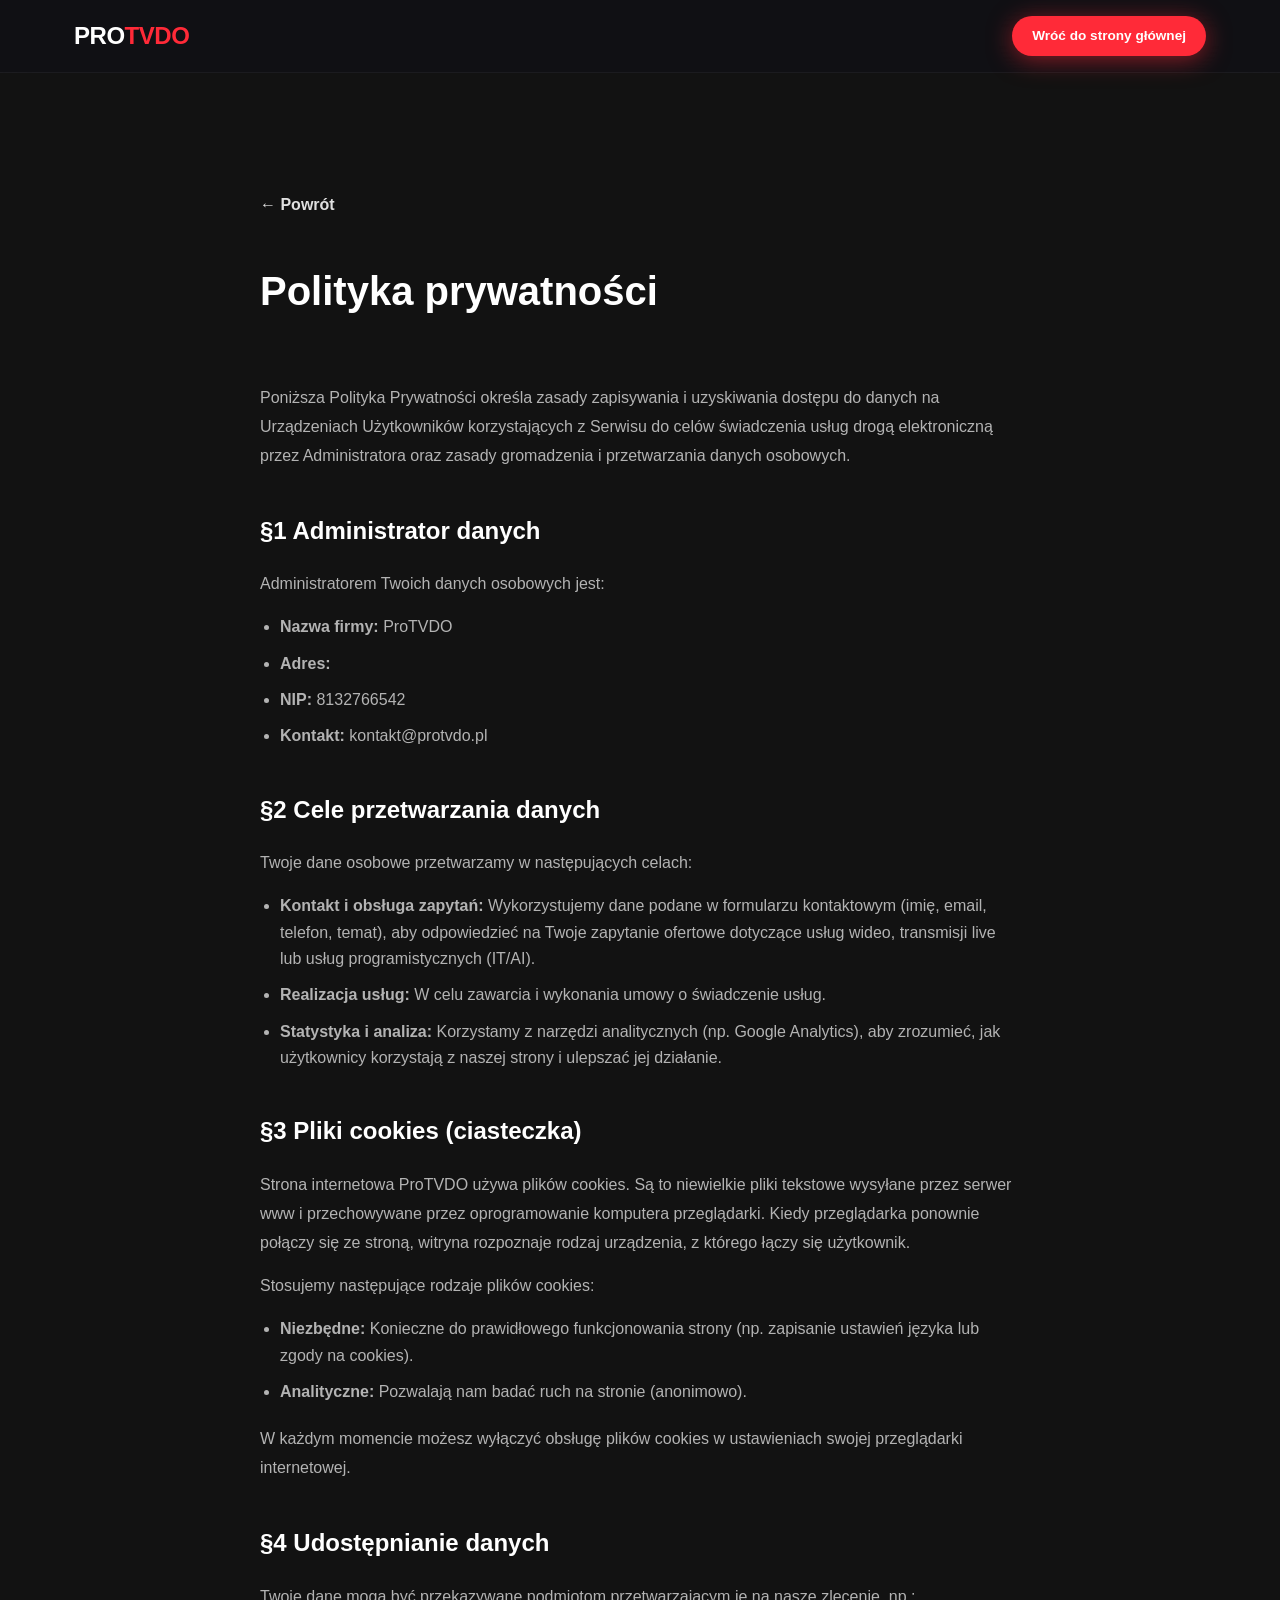
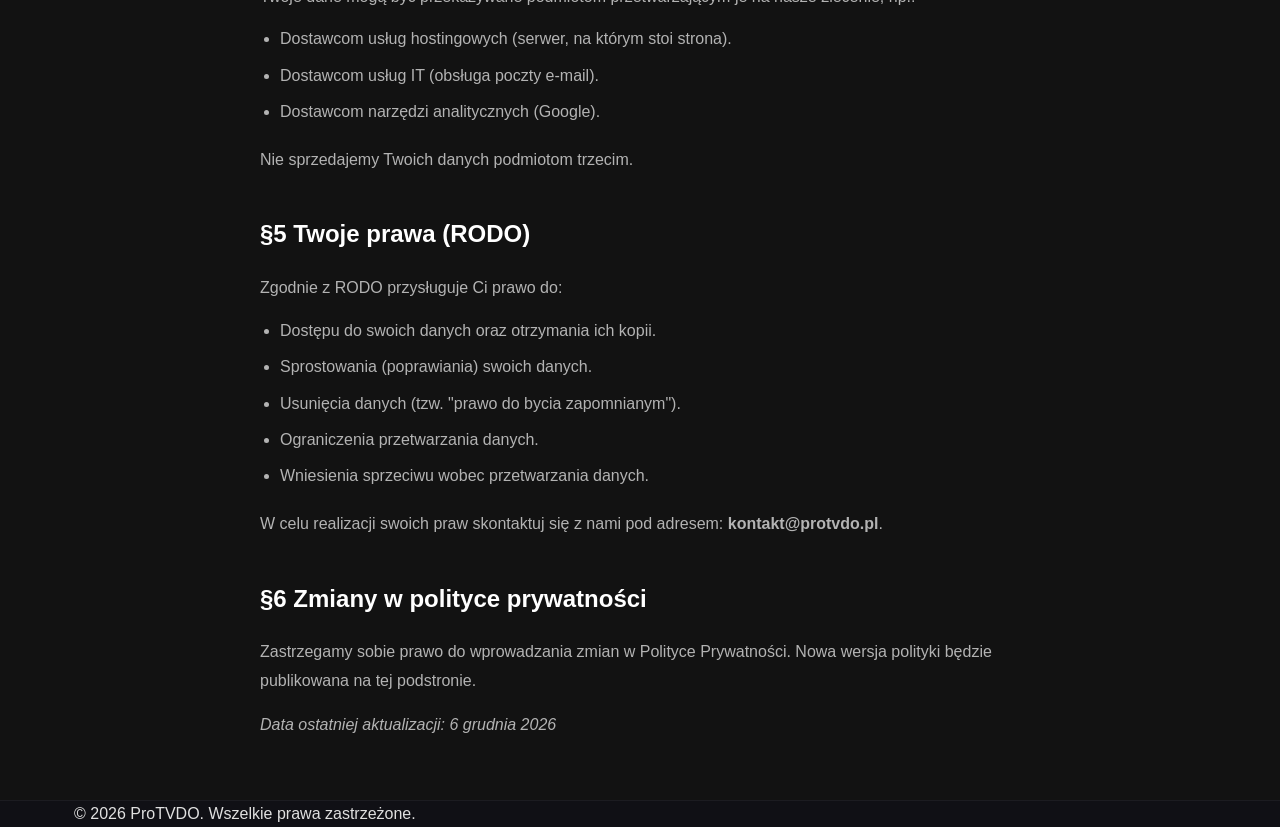
==== polityka.html @ fd6e2613 "Initial commit: strona ProTVDO + gra Złap Prąd! Co-Authored-By: Claude Sonnet 5 <noreply@anthropic.c" ====
<!doctype html>
<html lang="pl">
	<head>
		<meta charset="UTF-8" />
		<meta name="viewport" content="width=device-width, initial-scale=1.0" />
		<title>Polityka prywatności | ProTVDO</title>
		<meta name="robots" content="noindex" />
		<link rel="stylesheet" href="css/style.css" />
		<link href="https://fonts.googleapis.com/css2?family=Montserrat:wght@300;400;600;700&display=swap" rel="stylesheet" />

		<style>
			body {
				background-color: #121212;
				color: #e0e0e0;
			}
			.policy-container {
				max-width: 800px;
				margin: 120px auto 60px;
				padding: 0 20px;
			}
			.policy-content h1 {
				color: white;
				font-size: 2.5rem;
				margin-bottom: 40px;
				border-bottom: 2px solid var(--primary-color); /* POPRAWKA: --primary-color zdefiniowane w style.css */
				padding-bottom: 20px;
			}
			.policy-content h2 {
				color: white;
				font-size: 1.5rem;
				margin-top: 40px;
				margin-bottom: 20px;
			}
			.policy-content p {
				margin-bottom: 15px;
				line-height: 1.8;
				color: #b3b3b3;
			}
			.policy-content ul {
				margin-bottom: 20px;
				padding-left: 20px;
				color: #b3b3b3;
			}
			.policy-content li {
				margin-bottom: 10px;
			}
			.back-btn {
				display: inline-block;
				margin-bottom: 40px;
				color: var(--primary-color);
				text-decoration: none;
				font-weight: 600;
			}
			.back-btn:hover {
				color: white;
				text-decoration: underline;
			}
		</style>
	</head>
	<body>
		<nav class="navbar">
			<div class="container nav-container">
				<a href="index.html" class="logo">PRO<span>TVDO</span></a>
				<a href="index.html" class="btn btn-primary btn-sm">Wróć do strony głównej</a>
			</div>
		</nav>

		<div class="policy-container">
			<a href="index.html" class="back-btn">&larr; Powrót</a>

			<div class="policy-content">
				<h1>Polityka prywatności</h1>

				<p>
					Poniższa Polityka Prywatności określa zasady zapisywania i uzyskiwania
					dostępu do danych na Urządzeniach Użytkowników korzystających z
					Serwisu do celów świadczenia usług drogą elektroniczną przez
					Administratora oraz zasady gromadzenia i przetwarzania danych osobowych.
				</p>

				<h2>§1 Administrator danych</h2>
				<p>Administratorem Twoich danych osobowych jest:</p>
				<ul>
					<!-- WAŻNE: uzupełnij poniższe dane przed publikacją (wymóg RODO art. 13) -->
					<li><strong>Nazwa firmy:</strong> ProTVDO</li>
					<li><strong>Adres:</strong> </li>
					<li><strong>NIP:</strong> 8132766542</li>
					<li><strong>Kontakt:</strong> kontakt@protvdo.pl</li>
				</ul>

				<h2>§2 Cele przetwarzania danych</h2>
				<p>Twoje dane osobowe przetwarzamy w następujących celach:</p>
				<ul>
					<li>
						<strong>Kontakt i obsługa zapytań:</strong> Wykorzystujemy dane
						podane w formularzu kontaktowym (imię, email, telefon, temat), aby
						odpowiedzieć na Twoje zapytanie ofertowe dotyczące usług wideo,
						transmisji live lub usług programistycznych (IT/AI).
					</li>
					<li>
						<strong>Realizacja usług:</strong> W celu zawarcia i wykonania umowy
						o świadczenie usług.
					</li>
					<li>
						<strong>Statystyka i analiza:</strong> Korzystamy z narzędzi
						analitycznych (np. Google Analytics), aby zrozumieć, jak użytkownicy
						korzystają z naszej strony i ulepszać jej działanie.
					</li>
				</ul>

				<h2>§3 Pliki cookies (ciasteczka)</h2>
				<p>
					Strona internetowa ProTVDO używa plików cookies. Są to niewielkie
					pliki tekstowe wysyłane przez serwer www i przechowywane przez
					oprogramowanie komputera przeglądarki. Kiedy przeglądarka ponownie
					połączy się ze stroną, witryna rozpoznaje rodzaj urządzenia, z którego
					łączy się użytkownik.
				</p>
				<p>Stosujemy następujące rodzaje plików cookies:</p>
				<ul>
					<li>
						<strong>Niezbędne:</strong> Konieczne do prawidłowego funkcjonowania
						strony (np. zapisanie ustawień języka lub zgody na cookies).
					</li>
					<li>
						<strong>Analityczne:</strong> Pozwalają nam badać ruch na stronie
						(anonimowo).
					</li>
				</ul>
				<p>
					W każdym momencie możesz wyłączyć obsługę plików cookies w
					ustawieniach swojej przeglądarki internetowej.
				</p>

				<h2>§4 Udostępnianie danych</h2>
				<p>Twoje dane mogą być przekazywane podmiotom przetwarzającym je na nasze zlecenie, np.:</p>
				<ul>
					<li>Dostawcom usług hostingowych (serwer, na którym stoi strona).</li>
					<li>Dostawcom usług IT (obsługa poczty e-mail).</li>
					<li>Dostawcom narzędzi analitycznych (Google).</li>
				</ul>
				<p>Nie sprzedajemy Twoich danych podmiotom trzecim.</p>

				<h2>§5 Twoje prawa (RODO)</h2>
				<p>Zgodnie z RODO przysługuje Ci prawo do:</p>
				<ul>
					<li>Dostępu do swoich danych oraz otrzymania ich kopii.</li>
					<li>Sprostowania (poprawiania) swoich danych.</li>
					<li>Usunięcia danych (tzw. "prawo do bycia zapomnianym").</li>
					<li>Ograniczenia przetwarzania danych.</li>
					<li>Wniesienia sprzeciwu wobec przetwarzania danych.</li>
				</ul>
				<p>
					W celu realizacji swoich praw skontaktuj się z nami pod adresem:
					<strong>kontakt@protvdo.pl</strong>.
				</p>

				<h2>§6 Zmiany w polityce prywatności</h2>
				<p>
					Zastrzegamy sobie prawo do wprowadzania zmian w Polityce Prywatności.
					Nowa wersja polityki będzie publikowana na tej podstronie.
				</p>

				<!-- POPRAWKA: rok dynamiczny przez JS -->
				<p><em>Data ostatniej aktualizacji: <span id="update-year"></span></em></p>
			</div>
		</div>

		<footer>
			<div class="container footer-content">
				<!-- POPRAWKA: rok dynamiczny, spójny z index.html -->
				<p>&copy; <span class="footer-year"></span> ProTVDO. Wszelkie prawa zastrzeżone.</p>
			</div>
		</footer>

		<script>
			// Rok dynamiczny w stopce i dacie aktualizacji
			const year = new Date().getFullYear();
			document.querySelectorAll('.footer-year').forEach(el => el.textContent = year);
			const updateEl = document.getElementById('update-year');
			if (updateEl) updateEl.textContent = new Date().toLocaleDateString('pl-PL', { year: 'numeric', month: 'long', day: 'numeric' });
		</script>
	</body>
</html>
---- css/style.css ----
/* ═══════════════════════════════════════════
   ProTVDO — style.css (redesign 2026)
   Dark premium · Plus Jakarta Sans
═══════════════════════════════════════════ */

/* --- 1. CORE & VARIABLES --- */
:root {
  --primary:        #ff2a38;
  --primary-hover:  #e01420;
  --primary-glow:   rgba(255,42,56,0.5);
  --dark:           #101015;
  --dark-2:         #17171d;
  --dark-3:         #1f1f26;
  --dark-4:         #28282f;
  --card:           #18181e;
  --card-border:    rgba(255,255,255,0.12);
  --card-border-h:  rgba(255,42,56,0.6);
  --gray:           #7c7c84;
  --gray-light:     #b6b6be;
  --white:          #ffffff;
  --text:           rgba(255,255,255,0.92);
  --text-muted:     rgba(255,255,255,0.62);
  --radius-sm:      8px;
  --radius-md:      14px;
  --radius-lg:      20px;
  --radius-xl:      28px;
  --shadow:         0 4px 24px rgba(0,0,0,0.5);
  --shadow-lg:      0 16px 56px rgba(0,0,0,0.7);
  --transition:     0.28s cubic-bezier(0.4,0,0.2,1);
}

*, *::before, *::after { margin:0; padding:0; box-sizing:border-box; }

html { scroll-behavior: smooth; scroll-padding-top: 72px; }

body {
  font-family: 'Plus Jakarta Sans', sans-serif;
  background: var(--dark);
  color: var(--text);
  line-height: 1.65;
  overflow-x: hidden;
  padding-top: 72px;
  -webkit-font-smoothing: antialiased;
}

img { display:block; max-width:100%; }
a   { color:inherit; }

.container { max-width:1180px; margin:0 auto; padding:0 24px; }
.section    { padding:104px 0; }

/* Gradient text */
.gradient-text {
  background: linear-gradient(135deg, #ff5a5a 0%, #ff2a38 40%, #ff7b45 100%);
  -webkit-background-clip: text;
  -webkit-text-fill-color: transparent;
  background-clip: text;
}

.highlight { color: var(--primary); }

.section-label {
  display: inline-flex;
  align-items: center;
  gap: 8px;
  font-size: 0.72rem;
  font-weight: 700;
  letter-spacing: 0.14em;
  text-transform: uppercase;
  color: var(--primary);
  margin-bottom: 14px;
}
.section-label::before {
  content: '';
  display: block;
  width: 26px; height: 3px;
  background: var(--primary);
  border-radius: 2px;
  box-shadow: 0 0 12px var(--primary-glow);
}

.section-header {
  text-align: center;
  margin-bottom: 60px;
}
.section-header h2 {
  font-size: clamp(1.9rem, 3.5vw, 2.6rem);
  font-weight: 800;
  letter-spacing: -0.03em;
  margin-bottom: 14px;
}
.section-header p { color:var(--text-muted); max-width:480px; margin:0 auto; }

/* --- 2. GRID --- */
.grid-2 {
  display: grid;
  grid-template-columns: 1fr 1fr;
  gap: 64px;
  align-items: center;
}

/* --- 3. BUTTONS --- */
.btn {
  display: inline-flex;
  align-items: center;
  gap: 10px;
  padding: 14px 28px;
  border-radius: 50px;
  text-decoration: none;
  font-weight: 700;
  font-size: 0.95rem;
  font-family: inherit;
  transition: var(--transition);
  cursor: pointer;
  border: none;
  white-space: nowrap;
  position: relative;
  overflow: hidden;
}
.btn-lg { padding: 16px 36px; font-size: 1rem; }
.btn-sm { padding: 9px 20px; font-size: 0.85rem; }
.full-width { width:100%; justify-content:center; }

.btn-primary {
  background: var(--primary);
  color: white;
  box-shadow: 0 4px 24px var(--primary-glow);
}
.btn-primary::before {
  content: '';
  position: absolute;
  inset: 0;
  background: linear-gradient(135deg, rgba(255,255,255,0.15), transparent);
  opacity: 0;
  transition: var(--transition);
}
.btn-primary:hover {
  background: var(--primary-hover);
  transform: translateY(-2px);
  box-shadow: 0 8px 32px var(--primary-glow);
}
.btn-primary:hover::before { opacity: 1; }

.btn-ghost {
  background: rgba(255,255,255,0.05);
  color: white;
  border: 1px solid rgba(255,255,255,0.12);
}
.btn-ghost:hover {
  background: rgba(255,255,255,0.1);
  border-color: rgba(255,255,255,0.22);
  transform: translateY(-2px);
}

/* --- 4. SCROLL PROGRESS --- */
.scroll-progress {
  position: fixed;
  top: 0; left: 0;
  height: 2px;
  width: 0%;
  background: linear-gradient(90deg, var(--primary), #ff6b35);
  z-index: 9999;
  transition: width 0.1s linear;
}

/* --- 5. NAVIGATION --- */
.navbar {
  position: fixed;
  top:0; left:0;
  width: 100%;
  z-index: 2000;
  background: rgba(16,16,21,0.82);
  backdrop-filter: blur(24px);
  -webkit-backdrop-filter: blur(24px);
  border-bottom: 1px solid rgba(255,255,255,0.05);
  transition: var(--transition);
}
.nav-container {
  display: flex;
  justify-content: space-between;
  align-items: center;
  height: 72px;
}
.logo {
  font-size: 1.5rem;
  font-weight: 800;
  color: white;
  text-decoration: none;
  letter-spacing: -0.02em;
}
.logo span { color: var(--primary); }

.nav-links {
  display: flex;
  list-style: none;
  gap: 2px;
  align-items: center;
}
.nav-links a {
  color: var(--text-muted);
  text-decoration: none;
  font-weight: 600;
  font-size: 0.88rem;
  padding: 6px 13px;
  border-radius: 50px;
  transition: var(--transition);
}
.nav-links a:hover,
.nav-links a.active { color:white; background:rgba(255,255,255,0.07); }

.btn-contact {
  background: var(--primary) !important;
  color: white !important;
  padding: 8px 18px !important;
  border-radius: 50px;
  margin-left: 8px;
  box-shadow: 0 4px 16px var(--primary-glow);
}
.btn-contact:hover {
  background: var(--primary-hover) !important;
  color: white !important;
  transform: translateY(-1px);
}

.hamburger {
  display: none;
  flex-direction: column;
  gap: 5px;
  background: none;
  border: none;
  cursor: pointer;
  padding: 6px;
}
.bar { display:block; width:22px; height:2px; background:white; border-radius:2px; transition:var(--transition); }
.hamburger.open .bar:nth-child(1) { transform: translateY(7px) rotate(45deg); }
.hamburger.open .bar:nth-child(2) { opacity:0; transform:scaleX(0); }
.hamburger.open .bar:nth-child(3) { transform: translateY(-7px) rotate(-45deg); }

/* --- 6. HERO --- */
.hero {
  min-height: calc(100vh - 72px);
  display: flex;
  align-items: center;
  justify-content: center;
  text-align: center;
  position: relative;
  overflow: hidden;
}
.hero-bg { position:absolute; inset:0; pointer-events:none; }

.hero-mesh {
  position: absolute;
  inset: 0;
  background:
    radial-gradient(ellipse 90% 70% at 50% -10%, rgba(255,42,56,0.18) 0%, transparent 65%),
    radial-gradient(ellipse 50% 60% at 85% 90%, rgba(255,42,56,0.07) 0%, transparent 55%),
    radial-gradient(ellipse 40% 40% at 10% 80%, rgba(255,80,0,0.05) 0%, transparent 50%),
    var(--dark);
}
.hero-orb {
  position: absolute;
  border-radius: 50%;
  filter: blur(80px);
  opacity: 0.15;
  animation: orbFloat 12s ease-in-out infinite;
}
.hero-orb-1 {
  width: 500px; height: 500px;
  background: var(--primary);
  top: -150px; left: -100px;
  animation-delay: 0s;
}
.hero-orb-2 {
  width: 400px; height: 400px;
  background: #ff6b35;
  bottom: -100px; right: -100px;
  animation-delay: -6s;
}
@keyframes orbFloat {
  0%,100% { transform: translate(0,0) scale(1); }
  33%      { transform: translate(40px,-30px) scale(1.05); }
  66%      { transform: translate(-20px,20px) scale(0.97); }
}
.hero-noise {
  position: absolute;
  inset: 0;
  background-image: url("data:image/svg+xml,%3Csvg viewBox='0 0 200 200' xmlns='http://www.w3.org/2000/svg'%3E%3Cfilter id='n'%3E%3CfeTurbulence type='fractalNoise' baseFrequency='0.9' numOctaves='4' stitchTiles='stitch'/%3E%3C/filter%3E%3Crect width='100%25' height='100%25' filter='url(%23n)' opacity='0.03'/%3E%3C/svg%3E");
  background-size: 200px;
  opacity: 0.4;
}
.hero-grid {
  position: absolute;
  inset: 0;
  background-image:
    linear-gradient(rgba(255,255,255,0.02) 1px, transparent 1px),
    linear-gradient(90deg, rgba(255,255,255,0.02) 1px, transparent 1px);
  background-size: 64px 64px;
  mask-image: radial-gradient(ellipse 80% 80% at 50% 50%, black, transparent);
}

.hero-content { position:relative; z-index:1; max-width:820px; }

.hero-badge {
  display: inline-flex;
  align-items: center;
  gap: 10px;
  background: rgba(255,42,56,0.08);
  border: 1px solid rgba(255,42,56,0.2);
  color: rgba(255,120,120,0.9);
  font-size: 0.8rem;
  font-weight: 600;
  padding: 7px 18px;
  border-radius: 50px;
  margin-bottom: 32px;
}
.live-dot {
  position: relative;
  width: 8px; height: 8px;
  background: var(--primary);
  border-radius: 50%;
}
.live-dot::after {
  content: '';
  position: absolute;
  inset: -4px;
  border-radius: 50%;
  background: var(--primary);
  opacity: 0.4;
  animation: livePulse 2s ease infinite;
}
@keyframes livePulse {
  0%,100% { transform:scale(1); opacity:0.4; }
  50%      { transform:scale(2); opacity:0; }
}

.hero h1 {
  font-size: clamp(2.6rem, 6.5vw, 4.4rem);
  font-weight: 800;
  line-height: 1.08;
  letter-spacing: -0.04em;
  margin-bottom: 24px;
}
.hero-line { display: block; }

.hero-desc {
  font-size: 1.1rem;
  color: var(--text-muted);
  max-width: 580px;
  margin: 0 auto 40px;
  line-height: 1.75;
}
.hero-desc strong { color:var(--text); }

.hero-buttons {
  display: flex;
  gap: 12px;
  justify-content: center;
  flex-wrap: wrap;
  margin-bottom: 60px;
}

.hero-stats {
  display: inline-flex;
  align-items: center;
  gap: 36px;
  background: rgba(255,255,255,0.03);
  border: 1px solid rgba(255,255,255,0.07);
  padding: 20px 36px;
  border-radius: var(--radius-xl);
  backdrop-filter: blur(10px);
}
.stat-item { text-align:center; position:relative; }
.stat-item strong {
  display: block;
  font-size: 1.8rem;
  font-weight: 800;
  letter-spacing: -0.03em;
  line-height: 1;
}
.counter-suffix { font-size: 1.4rem; font-weight: 800; }
.stat-item span  { font-size:0.72rem; color:var(--text-muted); text-transform:uppercase; letter-spacing:0.07em; margin-top:4px; display:block; }
.stat-divider    { width:1px; height:40px; background:rgba(255,255,255,0.08); }

.scroll-indicator {
  position: absolute;
  bottom: 32px;
  left: 50%;
  transform: translateX(-50%);
  color: var(--text-muted);
  font-size: 0.9rem;
  text-decoration: none;
  animation: bounce 2.6s ease infinite;
  width: 36px; height: 36px;
  border: 1px solid rgba(255,255,255,0.1);
  border-radius: 50%;
  display: flex;
  align-items: center;
  justify-content: center;
}
@keyframes bounce {
  0%,100% { transform:translateX(-50%) translateY(0); }
  50%      { transform:translateX(-50%) translateY(8px); }
}

/* --- 7. REVEAL ANIMATIONS --- */
[data-reveal],
.reveal-up, .reveal-left, .reveal-right {
  opacity: 0;
  transition: opacity 0.7s ease, transform 0.7s ease;
}
[data-reveal]       { transform: translateY(20px); }
.reveal-up          { transform: translateY(32px); }
.reveal-left        { transform: translateX(-32px); }
.reveal-right       { transform: translateX(32px); }

[data-reveal].visible,
.reveal-up.visible,
.reveal-left.visible,
.reveal-right.visible {
  opacity: 1;
  transform: translate(0);
}

/* --- 8. ABOUT --- */
.about { background: var(--dark-2); }
.about-img-wrapper {
  position: relative;
  border-radius: var(--radius-lg);
  overflow: visible;
}
.img-glow {
  position: absolute;
  inset: -2px;
  border-radius: calc(var(--radius-lg) + 2px);
  background: linear-gradient(135deg, rgba(255,42,56,0.4), transparent 60%);
  z-index: 0;
  filter: blur(1px);
}
.about-img {
  position: relative;
  z-index: 1;
  width: 100%;
  height: auto;
  border-radius: var(--radius-lg);
  transition: 0.5s ease;
  border: 1px solid rgba(255,255,255,0.06);
}
.about-img:hover { transform:scale(1.02); }
.about-badge {
  position: absolute;
  bottom: 20px; left: 20px;
  z-index: 2;
  background: rgba(8,8,8,0.9);
  backdrop-filter: blur(16px);
  border: 1px solid rgba(255,255,255,0.1);
  color: white;
  padding: 10px 18px;
  border-radius: 50px;
  font-size: 0.85rem;
  font-weight: 700;
  display: flex;
  align-items: center;
  gap: 8px;
}
.about-badge i { color:var(--primary); }
.about-year-chip {
  position: absolute;
  top: 20px; right: 20px;
  z-index: 2;
  background: var(--primary);
  color: white;
  padding: 8px 16px;
  border-radius: 50px;
  font-size: 0.8rem;
  font-weight: 700;
  display: flex;
  align-items: center;
  gap: 5px;
}
.about-year-chip span { opacity:0.8; font-weight:500; }
.about-year-chip strong { font-size:1rem; }

.about-text h2 {
  font-size: clamp(1.9rem, 3.5vw, 2.6rem);
  font-weight: 800;
  line-height: 1.12;
  letter-spacing: -0.03em;
  margin-bottom: 18px;
}
.about-text p { color:var(--text-muted); margin-bottom:14px; }
.features-list {
  list-style: none;
  margin-top: 28px;
  display: grid;
  grid-template-columns: 1fr 1fr;
  gap: 14px;
}
.features-list li {
  display: flex;
  align-items: center;
  gap: 10px;
  font-size: 0.9rem;
  font-weight: 600;
  padding: 10px 14px;
  background: rgba(255,255,255,0.03);
  border: 1px solid rgba(255,255,255,0.05);
  border-radius: var(--radius-sm);
}
.features-list i { color:var(--primary); font-size:0.9rem; flex-shrink:0; }

/* --- 9. PROCESS --- */
.process-section { background:var(--dark); }
.process-grid {
  display: flex;
  align-items: center;
  gap: 0;
  margin-bottom: 64px;
}
.process-step {
  flex: 1;
  text-align: center;
  padding: 40px 32px;
  background: var(--card);
  border: 1px solid var(--card-border);
  border-radius: var(--radius-lg);
  position: relative;
  transition: var(--transition);
}
.process-step:hover {
  border-color: var(--card-border-h);
  transform: translateY(-4px);
  box-shadow: 0 12px 40px rgba(255,42,56,0.12);
}
.process-number {
  font-size: 3.5rem;
  font-weight: 800;
  letter-spacing: -0.04em;
  color: rgba(255,42,56,0.08);
  line-height: 1;
  margin-bottom: 16px;
}
.process-icon {
  width: 56px; height: 56px;
  background: rgba(255,42,56,0.1);
  border-radius: var(--radius-md);
  display: flex;
  align-items: center;
  justify-content: center;
  font-size: 1.4rem;
  color: var(--primary);
  margin: 0 auto 20px;
}
.process-step h3 {
  font-size: 1.1rem;
  font-weight: 800;
  margin-bottom: 10px;
  letter-spacing: -0.02em;
}
.process-step p { color:var(--text-muted); font-size:0.88rem; line-height:1.7; }
.process-connector {
  flex: 0 0 60px;
  text-align: center;
  color: rgba(255,42,56,0.4);
  font-size: 1.2rem;
}
.process-cta {
  text-align: center;
  display: flex;
  flex-direction: column;
  align-items: center;
  gap: 16px;
}
.process-cta-note {
  font-size: 0.83rem;
  color: var(--text-muted);
  display: flex;
  align-items: center;
  gap: 7px;
}
.process-cta-note i { color: var(--primary); }

/* --- 10. BENTO GRID (SERVICES) --- */
.services-section { background: var(--dark-2); }
.bento-grid {
  display: grid;
  grid-template-columns: repeat(3, 1fr);
  grid-template-rows: auto auto;
  gap: 20px;
}
.bento-card {
  background: var(--card);
  border: 1px solid var(--card-border);
  border-radius: var(--radius-lg);
  padding: 32px;
  transition: var(--transition);
  position: relative;
  overflow: hidden;
}
.bento-card::after {
  content: '';
  position: absolute;
  inset: 0;
  background: radial-gradient(ellipse 70% 50% at 50% 0%, rgba(255,42,56,0.07), transparent);
  opacity: 0;
  transition: var(--transition);
}
.bento-card:hover {
  border-color: var(--card-border-h);
  transform: translateY(-5px);
  box-shadow: 0 16px 48px rgba(255,42,56,0.1);
}
.bento-card:hover::after { opacity:1; }

/* large card spans 2 columns */
.bento-large { grid-column: span 2; }
/* wide card spans 2 columns in row 2 */
.bento-wide  { grid-column: span 2; }

/* accent card */
.bento-accent {
  background: linear-gradient(145deg, #160a0a 0%, #111 60%);
  border-color: rgba(255,42,56,0.2);
}

.bento-glow {
  position: absolute;
  top: -40px; left: -40px;
  width: 200px; height: 200px;
  background: radial-gradient(circle, rgba(255,42,56,0.15), transparent 70%);
  pointer-events: none;
}

.bento-header {
  display: flex;
  align-items: flex-start;
  justify-content: space-between;
  margin-bottom: 16px;
}
.icon-box {
  width: 48px; height: 48px;
  background: rgba(255,42,56,0.1);
  border-radius: var(--radius-sm);
  display: flex;
  align-items: center;
  justify-content: center;
  font-size: 1.3rem;
  color: var(--primary);
  border: 1px solid rgba(255,42,56,0.15);
}
.card-number {
  font-size: 0.72rem;
  font-weight: 700;
  color: rgba(255,255,255,0.15);
  letter-spacing: 0.1em;
  position: absolute;
  top: 32px; right: 32px;
}
.featured-tag, .new-tag {
  display: inline-block;
  font-size: 0.68rem;
  font-weight: 700;
  padding: 3px 10px;
  border-radius: 50px;
  letter-spacing: 0.05em;
  text-transform: uppercase;
}
.featured-tag { background:var(--primary); color:white; }
.new-tag       { background:rgba(100,200,255,0.15); color:#64c8ff; border:1px solid rgba(100,200,255,0.25); }

.bento-card h3 {
  font-size: 1.2rem;
  font-weight: 800;
  margin-bottom: 10px;
  letter-spacing: -0.02em;
}
.bento-card p { color:var(--text-muted); font-size:0.88rem; line-height:1.65; }
.card-features {
  list-style: none;
  margin-top: 20px;
  display: flex;
  flex-wrap: wrap;
  gap: 8px;
}
.card-features li {
  display: flex;
  align-items: center;
  gap: 6px;
  font-size: 0.8rem;
  font-weight: 600;
  padding: 5px 12px;
  background: rgba(255,42,56,0.08);
  border: 1px solid rgba(255,42,56,0.15);
  border-radius: 50px;
  color: rgba(255,140,140,0.9);
}
.card-features i { font-size:0.7rem; }
.card-link {
  display: inline-flex;
  align-items: center;
  gap: 6px;
  margin-top: 24px;
  font-size: 0.85rem;
  font-weight: 700;
  color: var(--primary);
  text-decoration: none;
  transition: var(--transition);
}
.card-link i { transition:var(--transition); }
.card-link:hover i { transform:translateX(4px); }

/* --- 10b. BENTO HERO CARD (Strony WWW) --- */
.bento-hero-card {
  grid-column: 1 / -1;
  background: linear-gradient(135deg, #0e0808 0%, #130a0a 50%, #0f0f0f 100%);
  border-color: rgba(255,42,56,0.25);
  padding: 40px 44px;
  overflow: visible;
}
.bento-hero-card .bento-glow {
  width: 360px; height: 360px;
  top: -80px; left: -60px;
  opacity: 0.8;
}
.bento-hero-inner {
  display: flex;
  align-items: center;
  justify-content: space-between;
  gap: 48px;
  position: relative;
  z-index: 1;
}
.bento-hero-text { flex: 1; }
.bento-hero-text h3 { font-size: 1.6rem; margin-bottom: 14px; }
.bento-hero-text p  { font-size: 0.95rem; max-width: 520px; }

.icon-box-lg {
  width: 56px; height: 56px;
  font-size: 1.5rem;
}

.bento-hero-price {
  flex-shrink: 0;
  text-align: center;
}
.price-pill {
  display: inline-flex;
  flex-direction: column;
  align-items: center;
  background: rgba(255,42,56,0.08);
  border: 1px solid rgba(255,42,56,0.3);
  border-radius: var(--radius-xl);
  padding: 24px 36px;
  margin-bottom: 14px;
  position: relative;
}
.price-pill::before {
  content: '';
  position: absolute;
  inset: -1px;
  border-radius: var(--radius-xl);
  background: linear-gradient(135deg, rgba(255,42,56,0.4), transparent 60%);
  z-index: -1;
  filter: blur(8px);
}
.price-from {
  font-size: 0.75rem;
  font-weight: 600;
  color: var(--text-muted);
  text-transform: uppercase;
  letter-spacing: 0.1em;
  margin-bottom: 4px;
}
.price-amount {
  font-size: 3.2rem;
  font-weight: 800;
  letter-spacing: -0.04em;
  line-height: 1;
  color: white;
}
.price-amount span {
  font-size: 1.6rem;
  color: var(--primary);
}
.price-note {
  font-size: 0.8rem;
  color: var(--text-muted);
  margin-top: 4px;
}
.price-sub {
  font-size: 0.82rem;
  color: var(--text-muted);
  line-height: 1.6;
  text-align: center;
}

/* --- 10c. STRONY WWW — SEKCJA CENNIKOWA --- */
.www-section { background: var(--dark); }

.www-pillars {
  display: grid;
  grid-template-columns: repeat(4, 1fr);
  gap: 16px;
  margin-bottom: 64px;
}
.www-pillar {
  display: flex;
  flex-direction: column;
  align-items: center;
  text-align: center;
  gap: 10px;
  padding: 28px 20px;
  background: var(--card);
  border: 1px solid var(--card-border);
  border-radius: var(--radius-md);
  transition: var(--transition);
}
.www-pillar:hover {
  border-color: rgba(255,42,56,0.25);
  transform: translateY(-3px);
}
.pillar-icon {
  width: 48px; height: 48px;
  background: rgba(255,42,56,0.1);
  border-radius: var(--radius-sm);
  display: flex; align-items: center; justify-content: center;
  color: var(--primary);
  font-size: 1.2rem;
}
.www-pillar strong { font-size: 0.9rem; font-weight: 700; }
.www-pillar span   { font-size: 0.78rem; color: var(--text-muted); line-height: 1.5; }

/* Pricing grid */
.pricing-grid {
  display: grid;
  grid-template-columns: repeat(3, 1fr);
  gap: 24px;
  margin-bottom: 32px;
  align-items: start;
}
.pricing-card {
  background: var(--card);
  border: 1px solid var(--card-border);
  border-radius: var(--radius-lg);
  padding: 36px 32px;
  display: flex;
  flex-direction: column;
  gap: 0;
  transition: var(--transition);
  position: relative;
}
.pricing-card:hover {
  border-color: rgba(255,42,56,0.25);
  transform: translateY(-4px);
  box-shadow: var(--shadow-lg);
}
.pricing-featured {
  border-color: rgba(255,42,56,0.35);
  background: linear-gradient(160deg, #160a0a 0%, #111 70%);
  box-shadow: 0 8px 40px rgba(255,42,56,0.12);
}
.pricing-badge-top {
  position: absolute;
  top: -14px; left: 50%;
  transform: translateX(-50%);
  background: var(--primary);
  color: white;
  font-size: 0.72rem;
  font-weight: 700;
  padding: 4px 16px;
  border-radius: 50px;
  white-space: nowrap;
  letter-spacing: 0.05em;
  box-shadow: 0 4px 16px rgba(255,42,56,0.4);
}
.pricing-top { margin-bottom: 28px; }
.pricing-label {
  display: block;
  font-size: 0.72rem;
  font-weight: 700;
  text-transform: uppercase;
  letter-spacing: 0.12em;
  color: var(--primary);
  margin-bottom: 14px;
}
.pricing-price {
  display: flex;
  align-items: baseline;
  gap: 6px;
  margin-bottom: 14px;
  flex-wrap: wrap;
}
.price-from-sm {
  font-size: 0.8rem;
  color: var(--text-muted);
  font-weight: 500;
}
.pricing-price strong {
  font-size: 2.4rem;
  font-weight: 800;
  letter-spacing: -0.04em;
  line-height: 1;
}
.price-currency {
  font-size: 1rem;
  color: var(--text-muted);
  font-weight: 600;
}
.price-currency em { font-style: normal; font-size: 0.8rem; }
.pricing-desc {
  font-size: 0.875rem;
  color: var(--text-muted);
  line-height: 1.7;
}
.pricing-features {
  list-style: none;
  margin-bottom: 28px;
  display: flex;
  flex-direction: column;
  gap: 10px;
}
.pricing-features li {
  display: flex;
  align-items: center;
  gap: 10px;
  font-size: 0.875rem;
  color: var(--text-muted);
}
.pricing-features i { color: var(--primary); font-size: 0.85rem; flex-shrink: 0; }
.pricing-featured .pricing-features li { color: var(--text); }

.pricing-note {
  text-align: center;
  font-size: 0.83rem;
  color: var(--text-muted);
  display: flex;
  align-items: center;
  justify-content: center;
  gap: 8px;
  flex-wrap: wrap;
  padding: 16px 20px;
  background: rgba(255,255,255,0.02);
  border: 1px solid rgba(255,255,255,0.05);
  border-radius: var(--radius-md);
}
.pricing-note i { color: var(--primary); flex-shrink: 0; }
.pricing-note a { color: var(--primary); text-decoration: underline; }

/* --- 11. LOCAL SUPPORT --- */
.local-support { background: var(--dark); }
.local-inner   { align-items:start; }
.support-text h2 {
  font-size: clamp(1.7rem, 3.2vw, 2.4rem);
  font-weight: 800;
  margin-bottom: 18px;
  letter-spacing: -0.03em;
  line-height: 1.15;
}
.support-text h2 i { color:var(--primary); }
.lead-text { color:white; font-weight:600; margin-bottom:12px; }
.support-text p  { color:var(--text-muted); }
.support-box {
  background: var(--card);
  border: 1px solid var(--card-border);
  padding: 36px;
  border-radius: var(--radius-lg);
  box-shadow: var(--shadow);
}
.support-box h3 {
  font-size:1.1rem;
  font-weight:700;
  margin-bottom:10px;
  display:flex;
  align-items:center;
  gap:10px;
}
.support-box h3 i { color:var(--primary); }
.support-box > p  { color:var(--text-muted); margin-bottom:20px; font-size:0.9rem; }
.privacy-list { list-style:none; }
.privacy-list li {
  display: flex;
  align-items: flex-start;
  gap: 14px;
  padding: 14px 0;
  border-bottom: 1px solid rgba(255,255,255,0.04);
}
.privacy-list li:last-child { border-bottom:none; }
.privacy-icon {
  width: 36px; height: 36px;
  background: rgba(255,42,56,0.1);
  border-radius: var(--radius-sm);
  display: flex; align-items:center; justify-content:center;
  color: var(--primary); font-size:0.9rem; flex-shrink:0;
}
.privacy-list strong { display:block; font-size:0.9rem; font-weight:700; }
.privacy-list span   { font-size:0.8rem; color:var(--text-muted); }

/* --- 13. CLIENTS --- */
.realizacje-section {
  background: var(--dark);
  padding: 80px 0;
}
.clients-track-wrapper {
  overflow: hidden;
  mask-image: linear-gradient(90deg, transparent, black 15%, black 85%, transparent);
  margin-top: 40px;
}
.clients-logos {
  display: flex;
  gap: 0;
  width: max-content;
  animation: clientsScroll 22s linear infinite;
}
.clients-logos:hover { animation-play-state:paused; }
@keyframes clientsScroll {
  0%   { transform: translateX(0); }
  100% { transform: translateX(-50%); }
}
.clients-logos span {
  font-size: 0.75rem;
  font-weight: 700;
  color: var(--gray);
  text-transform: uppercase;
  letter-spacing: 0.16em;
  padding: 12px 28px;
  border: 1px solid rgba(255,255,255,0.06);
  border-radius: 50px;
  margin: 0 8px;
  white-space: nowrap;
  opacity: 0.45;
  transition: var(--transition);
  cursor: default;
}
.clients-logos span:hover { opacity:1; color:white; border-color:rgba(255,255,255,0.18); }

/* --- 14. TESTIMONIALS --- */
.testimonials-section { background: var(--dark-2); }
.testimonials-grid {
  display: grid;
  grid-template-columns: repeat(3, 1fr);
  gap: 24px;
}
.testimonial-card {
  background: var(--card);
  border: 1px solid var(--card-border);
  border-radius: var(--radius-lg);
  padding: 32px;
  transition: var(--transition);
}
.testimonial-card:hover {
  border-color: rgba(255,255,255,0.12);
  transform: translateY(-4px);
}
.testimonial-stars {
  color: #ffa500;
  font-size: 0.85rem;
  margin-bottom: 18px;
  display: flex;
  gap: 3px;
}
.testimonial-text {
  color: var(--text-muted);
  font-size: 0.9rem;
  line-height: 1.75;
  margin-bottom: 24px;
  font-style: italic;
}
.testimonial-author {
  display: flex;
  align-items: center;
  gap: 14px;
}
.author-avatar {
  width: 42px; height: 42px;
  background: linear-gradient(135deg, var(--primary), #ff6b35);
  border-radius: 50%;
  display: flex;
  align-items: center;
  justify-content: center;
  font-size: 0.75rem;
  font-weight: 800;
  color: white;
  flex-shrink: 0;
}
.testimonial-author strong { display:block; font-size:0.9rem; }
.testimonial-author span   { font-size:0.78rem; color:var(--text-muted); }

/* --- 15. FAQ --- */
.faq-section   { background: var(--dark); }
.faq-container { max-width:740px; margin:0 auto; }
.faq-list      { display:flex; flex-direction:column; gap:10px; }
.faq-item {
  background: var(--card);
  border: 1px solid var(--card-border);
  border-radius: var(--radius-md);
  overflow: hidden;
  transition: var(--transition);
}
.faq-item[open] { border-color:rgba(255,42,56,0.22); }
.faq-item summary {
  padding: 20px 24px;
  font-weight: 700;
  font-size: 0.95rem;
  cursor: pointer;
  list-style: none;
  display: flex;
  justify-content: space-between;
  align-items: center;
  gap: 12px;
  user-select: none;
  transition: var(--transition);
}
.faq-item summary::-webkit-details-marker { display:none; }
.faq-item summary::after {
  content: '+';
  font-size: 1.5rem;
  font-weight: 300;
  color: var(--primary);
  flex-shrink: 0;
  line-height: 1;
  transition: var(--transition);
}
.faq-item[open] summary::after { content:'−'; }
.faq-item summary:hover { color:var(--primary); }
.faq-item > p {
  padding: 0 24px 20px;
  color: var(--text-muted);
  font-size: 0.9rem;
  line-height: 1.75;
}
.faq-item > p a { color:var(--primary); text-decoration:underline; }

/* --- 16. CONTACT --- */
.contact-section {
  background: var(--dark-2);
  position: relative;
  overflow: hidden;
}
.contact-glow {
  position: absolute;
  top: -100px; right: -100px;
  width: 400px; height: 400px;
  background: radial-gradient(circle, rgba(255,42,56,0.06), transparent 70%);
  pointer-events: none;
}
.contact-info h2 {
  font-size: clamp(2rem, 4vw, 2.8rem);
  font-weight: 800;
  letter-spacing: -0.03em;
  margin-bottom: 16px;
}
.contact-info > p { color:var(--text-muted); margin-bottom:36px; }
.contact-info > p strong { color:white; }
.info-item {
  display: flex;
  align-items: flex-start;
  gap: 16px;
  margin-bottom: 22px;
}
.info-icon {
  width: 44px; height: 44px;
  background: rgba(255,42,56,0.1);
  border: 1px solid rgba(255,42,56,0.15);
  border-radius: var(--radius-sm);
  display: flex;
  align-items: center;
  justify-content: center;
  color: var(--primary);
  flex-shrink: 0;
}
.info-label  { display:block; font-size:0.72rem; color:var(--text-muted); text-transform:uppercase; letter-spacing:0.08em; margin-bottom:3px; }
.info-value  { font-weight:700; font-size:0.95rem; text-decoration:none; color:white; transition:var(--transition); }
.info-value:hover { color:var(--primary); }

.contact-guarantee {
  display: flex;
  align-items: center;
  gap: 14px;
  margin-top: 32px;
  padding: 18px 20px;
  background: rgba(255,42,56,0.06);
  border: 1px solid rgba(255,42,56,0.15);
  border-radius: var(--radius-md);
}
.contact-guarantee i { color:var(--primary); font-size:1.4rem; flex-shrink:0; }
.contact-guarantee p { font-size:0.88rem; color:var(--text-muted); line-height:1.5; }
.contact-guarantee p strong { color:white; }

.contact-form-box {
  background: var(--card);
  border: 1px solid var(--card-border);
  padding: 40px;
  border-radius: var(--radius-lg);
  box-shadow: var(--shadow-lg);
}

/* Floating labels */
.form-row { display:grid; grid-template-columns:1fr 1fr; gap:16px; }
.form-group { margin-bottom: 20px; }
.form-group.floating { position:relative; }
.form-group.floating label {
  position: absolute;
  top: 14px; left: 16px;
  font-size: 0.88rem;
  color: rgba(255,255,255,0.35);
  pointer-events: none;
  transition: var(--transition);
  background: transparent;
  padding: 0 4px;
}
.form-group.floating input:focus ~ label,
.form-group.floating textarea:focus ~ label,
.form-group.floating input:not(:placeholder-shown) ~ label,
.form-group.floating textarea:not(:placeholder-shown) ~ label {
  top: -10px;
  font-size: 0.72rem;
  color: var(--primary);
  background: var(--card);
  letter-spacing: 0.04em;
}
.form-group input,
.form-group textarea {
  width: 100%;
  padding: 14px 16px;
  background: var(--dark-3);
  border: 1px solid rgba(255,255,255,0.07);
  border-radius: var(--radius-sm);
  color: white;
  font-family: inherit;
  font-size: 0.92rem;
  transition: var(--transition);
}
.form-group input::placeholder,
.form-group textarea::placeholder { color:transparent; }
.form-group input:focus,
.form-group textarea:focus {
  outline: none;
  border-color: var(--primary);
  box-shadow: 0 0 0 3px rgba(255,42,56,0.1);
  background: var(--dark-4);
}
.form-group textarea { resize:vertical; min-height:110px; }
.optional { font-size:0.75rem; opacity:0.5; font-weight:400; }
.form-privacy { font-size:0.77rem; color:var(--text-muted); margin-bottom:16px; line-height:1.6; }
.form-privacy a { color:var(--primary); }

/* Błąd pola */
.form-group input.field-error,
.form-group textarea.field-error {
  border-color: var(--primary) !important;
  box-shadow: 0 0 0 3px rgba(255,42,56,0.15) !important;
}
.form-group.has-error label {
  color: var(--primary);
}

/* Status formularza */
.form-status {
  display: flex;
  align-items: flex-start;
  gap: 10px;
  padding: 14px 16px;
  border-radius: var(--radius-sm);
  font-size: 0.875rem;
  line-height: 1.55;
  margin-bottom: 14px;
  animation: fadeIn 0.3s ease;
}
.form-status i { flex-shrink:0; margin-top:2px; }
.form-status a { color:inherit; text-decoration:underline; }
.form-status--success {
  background: rgba(26,138,60,0.1);
  border: 1px solid rgba(26,138,60,0.3);
  color: #4ade80;
}
.form-status--error {
  background: rgba(255,42,56,0.08);
  border: 1px solid rgba(255,42,56,0.25);
  color: #ff8080;
}
.form-status--warning {
  background: rgba(250,180,0,0.08);
  border: 1px solid rgba(250,180,0,0.2);
  color: #fbbf24;
}
@keyframes fadeIn {
  from { opacity:0; transform:translateY(-6px); }
  to   { opacity:1; transform:translateY(0); }
}

/* --- 17. FOOTER --- */
footer {
  background: var(--dark);
  border-top: 1px solid rgba(255,255,255,0.05);
}
.footer-inner {
  display: grid;
  grid-template-columns: 1.8fr 1fr 1fr 1.2fr;
  gap: 48px;
  padding: 68px 24px 52px;
  max-width: 1180px;
  margin: 0 auto;
}
.footer-brand .logo { font-size:1.4rem; margin-bottom:14px; display:inline-block; }
.footer-brand p     { color:var(--text-muted); font-size:0.875rem; line-height:1.75; margin-bottom:20px; }
.footer-nav h3,
.footer-contact h3 {
  font-size: 0.7rem;
  font-weight: 700;
  text-transform: uppercase;
  letter-spacing: 0.12em;
  color: var(--text-muted);
  margin-bottom: 18px;
}
.footer-nav ul { list-style:none; }
.footer-nav li { margin-bottom:10px; }
.footer-nav a  { color:var(--gray-light); text-decoration:none; font-size:0.875rem; transition:var(--transition); }
.footer-nav a:hover { color:white; padding-left:4px; }
.footer-contact { display:flex; flex-direction:column; }
.footer-contact a {
  color: var(--gray-light);
  text-decoration: none;
  font-size: 0.875rem;
  margin-bottom: 10px;
  transition: var(--transition);
  display: flex;
  align-items: center;
  gap: 8px;
}
.footer-contact a i { color:var(--primary); font-size:0.85rem; width:14px; }
.footer-contact a:hover { color:white; }
.socials { display:flex; gap:10px; }
.socials a {
  width: 36px; height: 36px;
  background: rgba(255,255,255,0.05);
  border: 1px solid rgba(255,255,255,0.08);
  border-radius: 50%;
  display: flex; align-items:center; justify-content:center;
  font-size: 0.85rem;
  color: var(--text-muted);
  transition: var(--transition);
  text-decoration: none;
}
.socials a:hover {
  background: var(--primary);
  border-color: var(--primary);
  color: white;
  transform: translateY(-3px);
  box-shadow: 0 6px 20px var(--primary-glow);
}
.footer-bottom {
  border-top: 1px solid rgba(255,255,255,0.04);
  padding: 20px 0;
  text-align: center;
}
.footer-bottom p { font-size:0.78rem; color:var(--text-muted); }

/* --- 18. FLOATING CTA --- */
.floating-cta {
  position: fixed;
  bottom: 28px; right: 28px;
  z-index: 1500;
  background: var(--primary);
  color: white;
  text-decoration: none;
  display: flex;
  align-items: center;
  gap: 10px;
  padding: 14px 22px;
  border-radius: 50px;
  font-weight: 700;
  font-size: 0.9rem;
  box-shadow: 0 8px 32px rgba(255,42,56,0.45);
  transition: var(--transition);
  transform: translateY(100px);
  opacity: 0;
}
.floating-cta.visible {
  transform: translateY(0);
  opacity: 1;
}
.floating-cta:hover {
  background: var(--primary-hover);
  transform: translateY(-2px);
  box-shadow: 0 12px 40px rgba(255,42,56,0.55);
}
.floating-cta i { font-size:1rem; animation:phoneBuzz 3s ease infinite; }
@keyframes phoneBuzz {
  0%,90%,100% { transform:rotate(0); }
  92%          { transform:rotate(-10deg); }
  94%          { transform:rotate(10deg); }
  96%          { transform:rotate(-8deg); }
  98%          { transform:rotate(8deg); }
}

/* --- 19. COOKIE BANNER --- */
.cookie-banner {
  position: fixed;
  bottom: -400px;
  left: 50%;
  transform: translateX(-50%);
  width: calc(100% - 32px);
  max-width: 680px;
  background: #141414;
  border: 1px solid rgba(255,255,255,0.1);
  border-radius: var(--radius-lg);
  box-shadow: 0 -4px 60px rgba(0,0,0,0.7);
  z-index: 10000;
  transition: bottom 0.5s cubic-bezier(0.4,0,0.2,1);
  color: white;
  margin-bottom: 16px;
}
.cookie-banner.visible { bottom: 16px; }
.cookie-inner { padding: 24px 24px 20px; }
.cookie-header {
  display: flex;
  align-items: center;
  gap: 10px;
  margin-bottom: 12px;
}
.cookie-header strong { font-size: 1rem; font-weight: 700; }
.cookie-icon { color: var(--primary); font-size: 1.2rem; }
.cookie-desc {
  font-size: 0.82rem;
  color: var(--gray-light);
  line-height: 1.7;
  margin-bottom: 16px;
}
.cookie-desc a { color: var(--primary); text-decoration: underline; }

/* Manage panel */
.cookie-manage-panel {
  border-top: 1px solid rgba(255,255,255,0.07);
  padding-top: 14px;
  margin-bottom: 16px;
  display: flex;
  flex-direction: column;
  gap: 12px;
}
.cookie-manage-panel[hidden] { display: none; }
.cookie-cat {
  display: flex;
  align-items: center;
  gap: 12px;
  cursor: pointer;
}
.cookie-cat input[type="checkbox"] { display: none; }
.cookie-cat-info { flex: 1; }
.cookie-cat-info strong { display: block; font-size: 0.85rem; font-weight: 600; margin-bottom: 2px; }
.cookie-cat-info small { font-size: 0.75rem; color: var(--text-muted); line-height: 1.5; }
/* Toggle switch */
.cookie-toggle {
  width: 40px;
  height: 22px;
  border-radius: 11px;
  background: rgba(255,255,255,0.12);
  position: relative;
  transition: background 0.25s;
  flex-shrink: 0;
}
.cookie-toggle::after {
  content: '';
  position: absolute;
  top: 3px; left: 3px;
  width: 16px; height: 16px;
  border-radius: 50%;
  background: white;
  transition: transform 0.25s;
}
.cookie-cat input:checked ~ .cookie-toggle { background: var(--primary); }
.cookie-cat input:checked ~ .cookie-toggle::after { transform: translateX(18px); }
.cookie-toggle--locked { background: rgba(255,255,255,0.08); }
.cookie-toggle--locked::after { opacity: 0.4; }
.cookie-cat:has(input:disabled) { cursor: default; opacity: 0.7; }

.cookie-actions { display: flex; gap: 10px; flex-wrap: wrap; justify-content: flex-end; }
.cookie-actions .btn { white-space: nowrap; }

/* --- 20. SCROLL TO TOP --- */
.scroll-top {
  position: fixed;
  bottom: 88px;
  right: 24px;
  width: 44px;
  height: 44px;
  border-radius: 50%;
  background: rgba(20,20,20,0.9);
  border: 1px solid rgba(255,255,255,0.12);
  color: white;
  font-size: 0.85rem;
  cursor: pointer;
  display: flex;
  align-items: center;
  justify-content: center;
  z-index: 9000;
  opacity: 0;
  transform: translateY(12px);
  transition: opacity 0.3s ease, transform 0.3s ease, background 0.2s, border-color 0.2s;
  pointer-events: none;
  backdrop-filter: blur(10px);
}
.scroll-top.visible {
  opacity: 1;
  transform: translateY(0);
  pointer-events: auto;
}
.scroll-top:hover {
  background: var(--primary);
  border-color: var(--primary);
}

/* --- 21. MAGNETIC BUTTON --- */
.magnetic { will-change: transform; }

/* --- 21. RESPONSIVE --- */
@media (max-width:1024px) {
  .bento-grid { grid-template-columns:repeat(2,1fr); }
  .bento-large { grid-column:span 2; }
  .bento-wide  { grid-column:span 2; }
  .testimonials-grid { grid-template-columns:repeat(2,1fr); }
  .testimonials-grid .testimonial-card:last-child { grid-column:span 2; }
  .footer-inner { grid-template-columns:1fr 1fr; gap:32px; }
  .process-connector { flex:0 0 36px; font-size:0.9rem; }
  .www-pillars { grid-template-columns:repeat(2,1fr); }
  .pricing-grid { grid-template-columns:1fr; max-width:520px; margin-left:auto; margin-right:auto; }
}

@media (max-width:768px) {
  body { padding-top:64px; }
  .nav-container { height:64px; }
  html { scroll-padding-top:64px; }
  .hamburger { display:flex; }
  .nav-links {
    display: none;
    position: absolute;
    top:64px; left:0;
    width:100%;
    background: rgba(8,8,8,0.98);
    backdrop-filter: blur(24px);
    flex-direction: column;
    gap: 0;
    padding: 16px 0 24px;
    border-bottom: 1px solid rgba(255,255,255,0.06);
  }
  .nav-links.active { display:flex; }
  .nav-links a { padding:12px 24px; border-radius:0; width:100%; }
  .btn-contact { margin:8px 16px 0; border-radius:50px !important; }

  .section { padding:72px 0; }
  .grid-2  { grid-template-columns:1fr; gap:40px; }

  /* Bento */
  .bento-grid { grid-template-columns:1fr; }
  .bento-large, .bento-wide { grid-column:span 1; }
  .bento-hero-card { padding:28px 24px; }
  .bento-hero-inner {
    flex-direction: column;
    align-items: stretch;
    gap: 28px;
  }
  .bento-hero-price { text-align:center; }
  .price-pill { width:100%; }

  /* Hero stats */
  .hero-stats { gap:16px; padding:14px 20px; flex-wrap:wrap; justify-content:center; }
  .stat-divider { display:none; }

  /* Process */
  .process-grid { flex-direction:column; }
  .process-connector { transform:rotate(90deg); }

  /* Strony WWW */
  .www-pillars { grid-template-columns:repeat(2,1fr); gap:12px; }
  .pricing-grid { grid-template-columns:1fr; max-width:100%; }
  .pricing-featured { order:-1; }

  /* Testimonials */
  .testimonials-grid { grid-template-columns:1fr; }
  .testimonials-grid .testimonial-card:last-child { grid-column:span 1; }

  /* Formularz */
  .form-row { grid-template-columns:1fr; }
  .btn.full-width { white-space:normal; font-size:0.88rem; padding:14px 20px; }

  /* Footer */
  .footer-inner { grid-template-columns:1fr; gap:28px; padding:40px 24px 32px; }

  .cookie-banner { width: calc(100% - 24px); }
  .cookie-actions { justify-content: stretch; }
  .cookie-actions .btn { flex: 1; text-align: center; }

  .floating-cta .floating-cta-label { display:none; }
  .floating-cta { padding:14px 16px; border-radius:50%; }
}

@media (max-width:480px) {
  .hero h1 { font-size:2.2rem; }
  .hero-buttons { flex-direction:column; align-items:center; }
  .features-list { grid-template-columns:1fr; }
  .hero-stats { flex-direction:column; gap:12px; padding:18px; }
  .stat-divider { display:block; width:40px; height:1px; }
  .www-pillars { grid-template-columns:1fr 1fr; }
  .pillar-icon { width:40px; height:40px; font-size:1rem; }
  .www-pillar { padding:20px 14px; }
  .pricing-price strong { font-size:1.8rem; }
  .bento-hero-text h3 { font-size:1.3rem; }
  .price-amount { font-size:2.6rem; }
  .section-header h2 { font-size:1.7rem; }
}
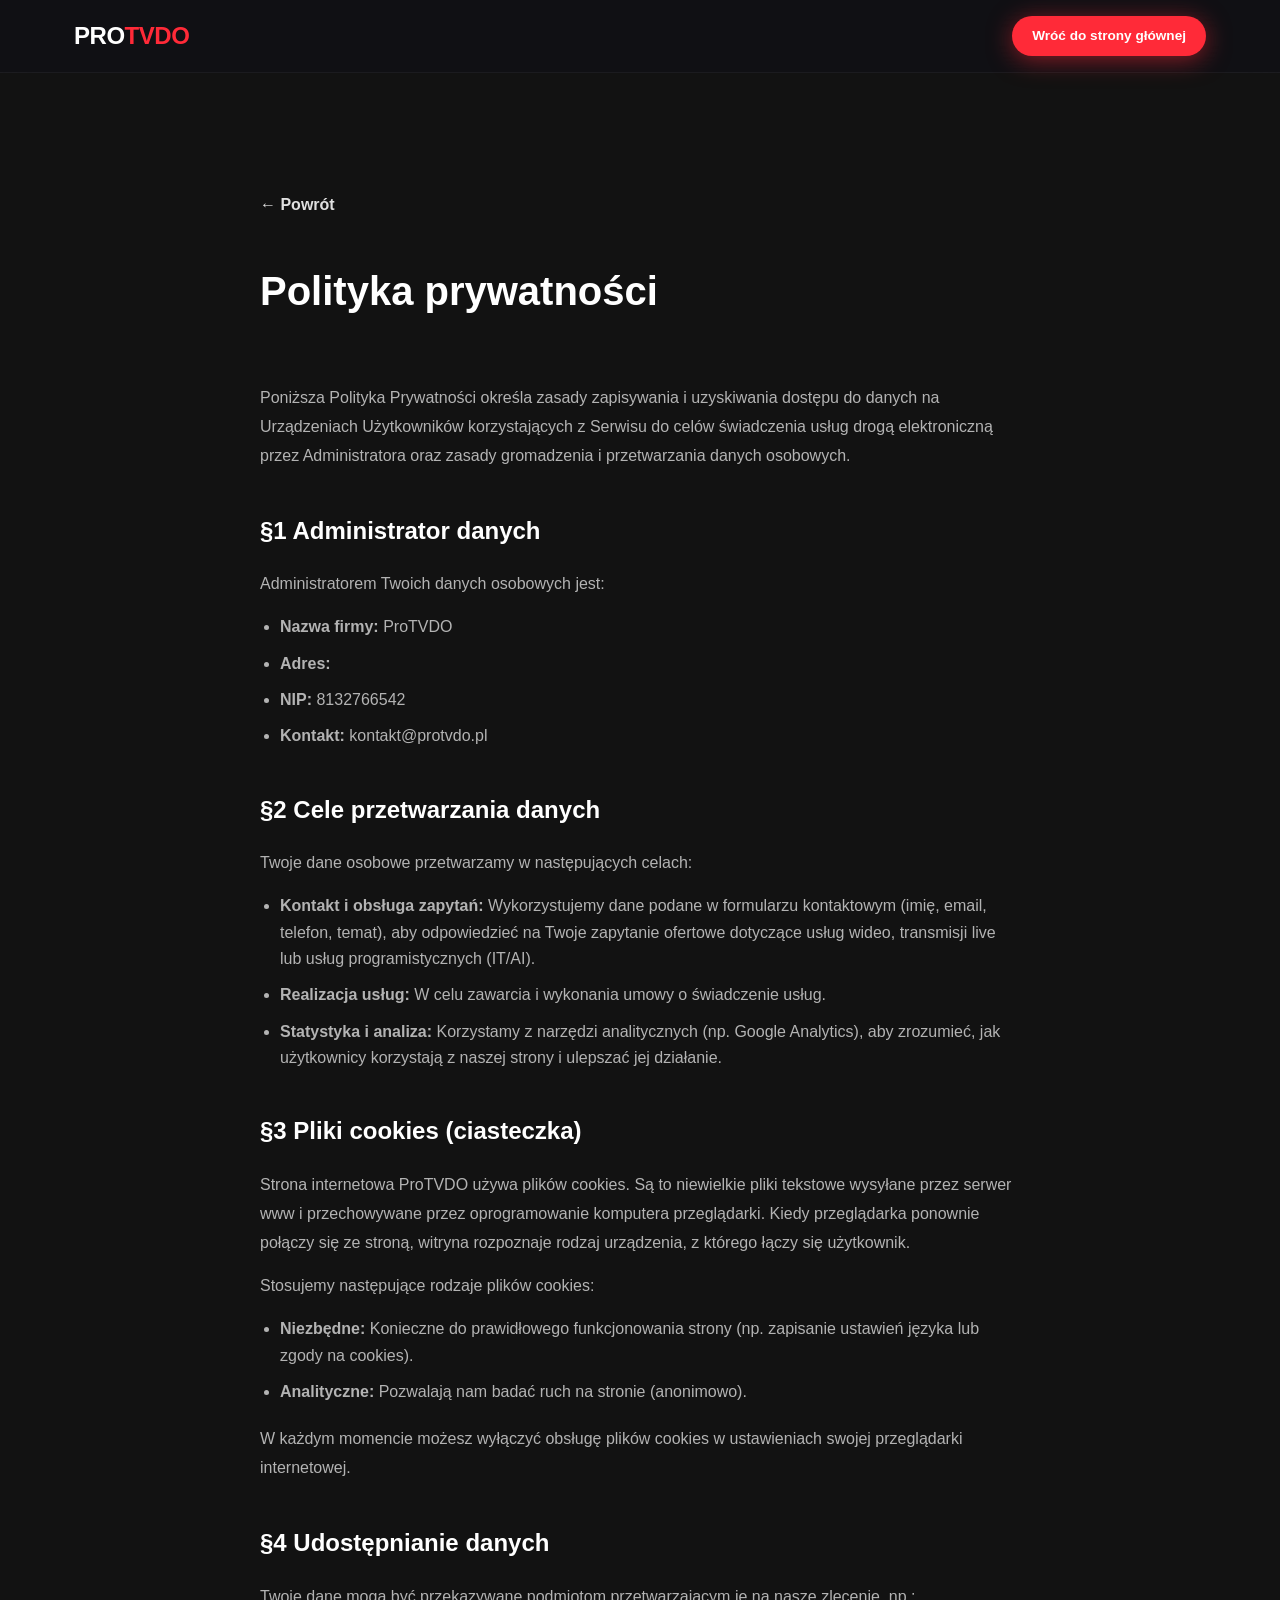
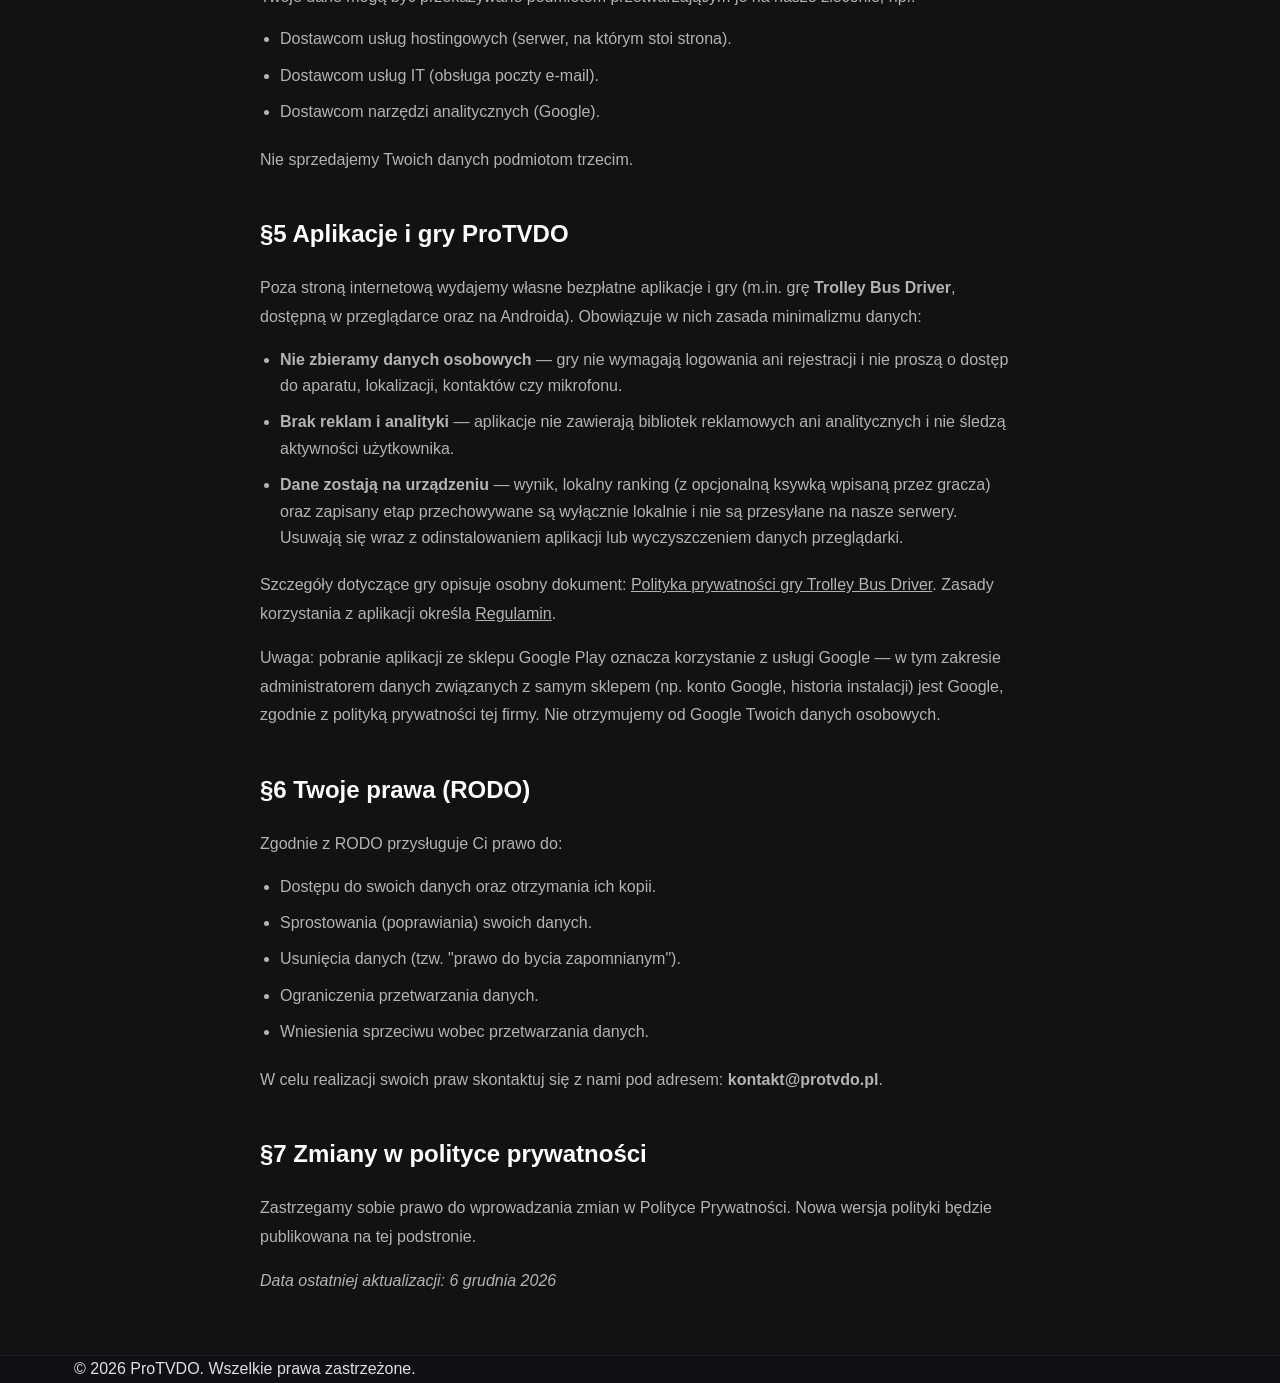
==== commit 4f8a7cbc: "Dodaj grę do sekcji aplikacji na protvdo.pl, SEO i zapisy prawne - index.html: karta gry Trolley Bus" ====
--- a/polityka.html
+++ b/polityka.html
@@ -141,7 +141,44 @@
 				</ul>
 				<p>Nie sprzedajemy Twoich danych podmiotom trzecim.</p>
 
-				<h2>§5 Twoje prawa (RODO)</h2>
+				<h2>§5 Aplikacje i gry ProTVDO</h2>
+				<p>
+					Poza stroną internetową wydajemy własne bezpłatne aplikacje i gry (m.in.
+					grę <strong>Trolley Bus Driver</strong>, dostępną w przeglądarce oraz na
+					Androida). Obowiązuje w nich zasada minimalizmu danych:
+				</p>
+				<ul>
+					<li>
+						<strong>Nie zbieramy danych osobowych</strong> — gry nie wymagają
+						logowania ani rejestracji i nie proszą o dostęp do aparatu, lokalizacji,
+						kontaktów czy mikrofonu.
+					</li>
+					<li>
+						<strong>Brak reklam i analityki</strong> — aplikacje nie zawierają
+						bibliotek reklamowych ani analitycznych i nie śledzą aktywności
+						użytkownika.
+					</li>
+					<li>
+						<strong>Dane zostają na urządzeniu</strong> — wynik, lokalny ranking
+						(z opcjonalną ksywką wpisaną przez gracza) oraz zapisany etap
+						przechowywane są wyłącznie lokalnie i nie są przesyłane na nasze
+						serwery. Usuwają się wraz z odinstalowaniem aplikacji lub
+						wyczyszczeniem danych przeglądarki.
+					</li>
+				</ul>
+				<p>
+					Szczegóły dotyczące gry opisuje osobny dokument:
+					<a href="trolley-bus-driver-polityka.html">Polityka prywatności gry Trolley Bus Driver</a>.
+					Zasady korzystania z aplikacji określa <a href="regulamin.html">Regulamin</a>.
+				</p>
+				<p>
+					Uwaga: pobranie aplikacji ze sklepu Google Play oznacza korzystanie z usługi
+					Google — w tym zakresie administratorem danych związanych z samym sklepem
+					(np. konto Google, historia instalacji) jest Google, zgodnie z polityką
+					prywatności tej firmy. Nie otrzymujemy od Google Twoich danych osobowych.
+				</p>
+
+				<h2>§6 Twoje prawa (RODO)</h2>
 				<p>Zgodnie z RODO przysługuje Ci prawo do:</p>
 				<ul>
 					<li>Dostępu do swoich danych oraz otrzymania ich kopii.</li>
@@ -155,7 +192,7 @@
 					<strong>kontakt@protvdo.pl</strong>.
 				</p>
 
-				<h2>§6 Zmiany w polityce prywatności</h2>
+				<h2>§7 Zmiany w polityce prywatności</h2>
 				<p>
 					Zastrzegamy sobie prawo do wprowadzania zmian w Polityce Prywatności.
 					Nowa wersja polityki będzie publikowana na tej podstronie.
--- a/css/style.css
+++ b/css/style.css
@@ -600,6 +600,7 @@
   content: '';
   position: absolute;
   inset: 0;
+  pointer-events: none;
   background: radial-gradient(ellipse 70% 50% at 50% 0%, rgba(255,42,56,0.07), transparent);
   opacity: 0;
   transition: var(--transition);
@@ -707,6 +708,64 @@
 }
 .card-link i { transition:var(--transition); }
 .card-link:hover i { transform:translateX(4px); }
+
+/* Rozciąga obszar klikalny linku na całą kartę (nowoczesny "clickable card") */
+.card-link--stretched::after {
+  content: '';
+  position: absolute;
+  inset: 0;
+  z-index: 2;
+}
+
+/* --- Plakietka pobierania z Google Play --- */
+.play-store-box {
+  display: flex;
+  align-items: center;
+  gap: 14px;
+  margin-top: 22px;
+  padding: 14px 18px;
+  background: linear-gradient(135deg, #0a0a0a, #1a1a1a);
+  border: 1px solid rgba(255,255,255,0.12);
+  border-radius: var(--radius-md);
+  text-decoration: none;
+  transition: var(--transition);
+  position: relative;
+  overflow: hidden;
+}
+.play-store-box::before {
+  content: '';
+  position: absolute; inset: 0;
+  background: linear-gradient(135deg, rgba(255,42,56,0.15), transparent 60%);
+  opacity: 0;
+  transition: var(--transition);
+}
+.play-store-box:hover {
+  border-color: rgba(255,42,56,0.4);
+  transform: translateY(-3px);
+  box-shadow: 0 10px 30px rgba(255,42,56,0.18);
+}
+.play-store-box:hover::before { opacity: 1; }
+.play-store-icon {
+  font-size: 2rem;
+  color: #01875f;
+  flex-shrink: 0;
+  z-index: 1;
+}
+.play-store-text { z-index: 1; }
+.play-store-text small {
+  display: block;
+  font-size: 0.68rem;
+  color: rgba(255,255,255,0.6);
+  letter-spacing: 0.06em;
+  text-transform: uppercase;
+}
+.play-store-text strong {
+  display: block;
+  font-size: 1.05rem;
+  font-weight: 700;
+  color: #fff;
+  letter-spacing: -0.01em;
+}
 
 /* --- 10b. BENTO HERO CARD (Strony WWW) --- */
 .bento-hero-card {
